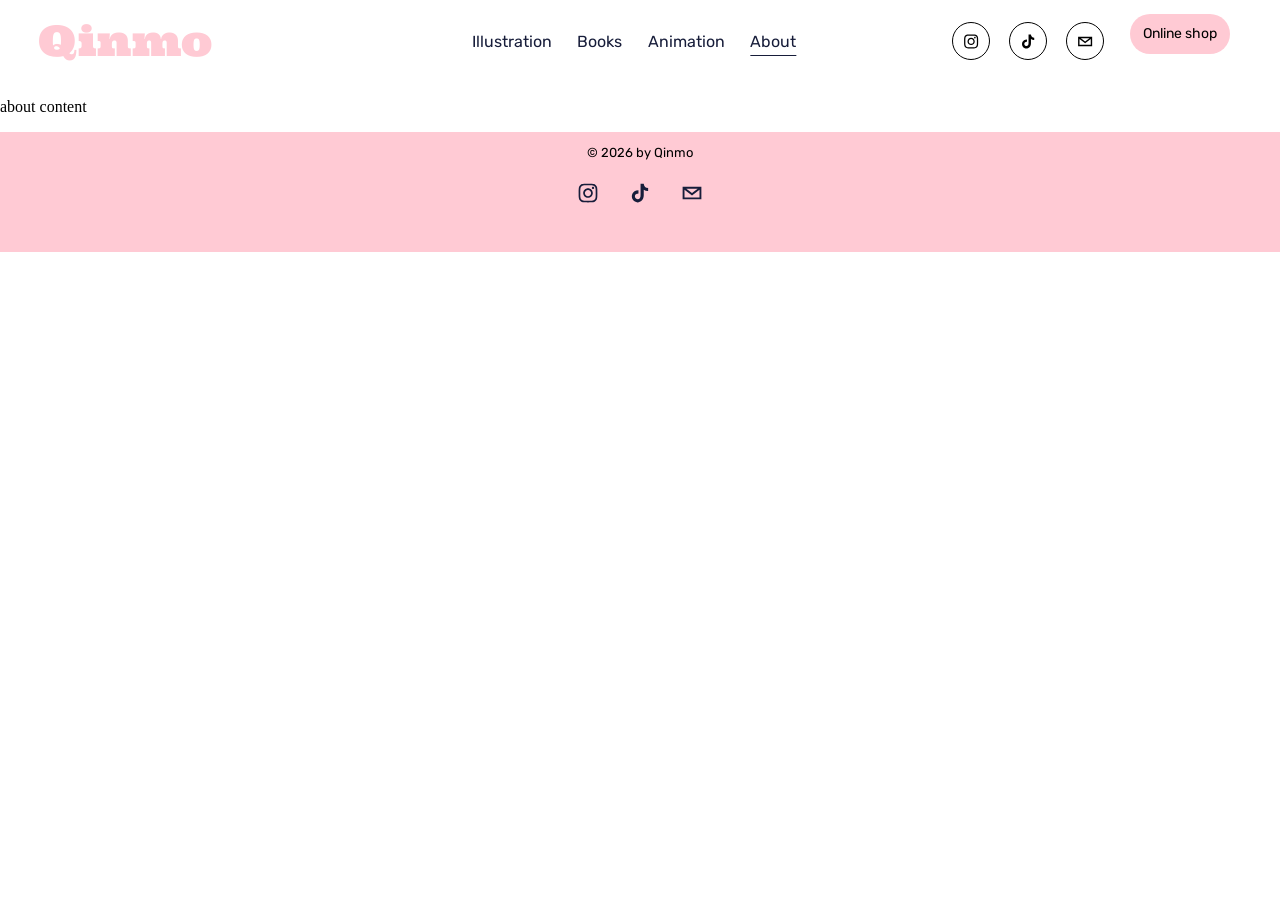
==== about/index.html @ 84f674c9 "add theme selection" ====
<!DOCTYPE html>
<html>

<head>
    <meta charset="utf-8">
    <title>Qinmo</title>
    <link href="/style.css" rel="stylesheet" type="text/css">
    <link rel="icon" type="image/png" href="/img/favicon.png" /> <!-- TODO replace picture -->
    <link rel="preconnect" href="https://fonts.googleapis.com">
    <link rel="preconnect" href="https://fonts.gstatic.com" crossorigin>
    <link href="https://fonts.googleapis.com/css2?family=Ultra&display=swap" rel="stylesheet">
    <link
        href="https://fonts.googleapis.com/css2?family=Rubik:ital,wght@0,300..900;1,300..900&family=Ultra&display=swap"
        rel="stylesheet">
    <script src="/jquery-4.0.0.min.js"></script>
    <script>
        $(function () {
            var includes = $("[data-include]")
            $.each(includes, function () {
                var file = "/views/" + $(this).data("include") + ".html"
                $(this).load(file)
            })
        })
    </script>
    <script>
        $(function () {
            document.documentElement.setAttribute("data-theme", "");
        })
    </script>
</head>

<body>
    <header>
        <h1><a href="/">Qinmo</a></h1>
        <nav>
            <a class="" href="/">Illustration</a>
            <a class="" href="/books">Books</a>
            <a class="" href="/animation">Animation</a>
            <a class="underlinedNav" href="/about">About</a>
        </nav>
        <div class="top-external-buttons-container">
            <div class="top-external-buttons-left">
                <a class="top-external-button" href="https://www.instagram.com/qinmo.art/" target="_blank">
                    <svg viewBox="20 14 64 64" width="35" height="30">
                        <path
                            d="M46.91,25.816c-0.073-1.597-0.326-2.687-0.697-3.641c-0.383-0.986-0.896-1.823-1.73-2.657c-0.834-0.834-1.67-1.347-2.657-1.73c-0.954-0.371-2.045-0.624-3.641-0.697C36.585,17.017,36.074,17,32,17s-4.585,0.017-6.184,0.09c-1.597,0.073-2.687,0.326-3.641,0.697c-0.986,0.383-1.823,0.896-2.657,1.73c-0.834,0.834-1.347,1.67-1.73,2.657c-0.371,0.954-0.624,2.045-0.697,3.641C17.017,27.415,17,27.926,17,32c0,4.074,0.017,4.585,0.09,6.184c0.073,1.597,0.326,2.687,0.697,3.641c0.383,0.986,0.896,1.823,1.73,2.657c0.834,0.834,1.67,1.347,2.657,1.73c0.954,0.371,2.045,0.624,3.641,0.697C27.415,46.983,27.926,47,32,47s4.585-0.017,6.184-0.09c1.597-0.073,2.687-0.326,3.641-0.697c0.986-0.383,1.823-0.896,2.657-1.73c0.834-0.834,1.347-1.67,1.73-2.657c0.371-0.954,0.624-2.045,0.697-3.641C46.983,36.585,47,36.074,47,32S46.983,27.415,46.91,25.816z M44.21,38.061c-0.067,1.462-0.311,2.257-0.516,2.785c-0.272,0.7-0.597,1.2-1.122,1.725c-0.525,0.525-1.025,0.85-1.725,1.122c-0.529,0.205-1.323,0.45-2.785,0.516c-1.581,0.072-2.056,0.087-6.061,0.087s-4.48-0.015-6.061-0.087c-1.462-0.067-2.257-0.311-2.785-0.516c-0.7-0.272-1.2-0.597-1.725-1.122c-0.525-0.525-0.85-1.025-1.122-1.725c-0.205-0.529-0.45-1.323-0.516-2.785c-0.072-1.582-0.087-2.056-0.087-6.061s0.015-4.48,0.087-6.061c0.067-1.462,0.311-2.257,0.516-2.785c0.272-0.7,0.597-1.2,1.122-1.725c0.525-0.525,1.025-0.85,1.725-1.122c0.529-0.205,1.323-0.45,2.785-0.516c1.582-0.072,2.056-0.087,6.061-0.087s4.48,0.015,6.061,0.087c1.462,0.067,2.257,0.311,2.785,0.516c0.7,0.272,1.2,0.597,1.725,1.122c0.525,0.525,0.85,1.025,1.122,1.725c0.205,0.529,0.45,1.323,0.516,2.785c0.072,1.582,0.087,2.056,0.087,6.061S44.282,36.48,44.21,38.061z M32,24.297c-4.254,0-7.703,3.449-7.703,7.703c0,4.254,3.449,7.703,7.703,7.703c4.254,0,7.703-3.449,7.703-7.703C39.703,27.746,36.254,24.297,32,24.297z M32,37c-2.761,0-5-2.239-5-5c0-2.761,2.239-5,5-5s5,2.239,5,5C37,34.761,34.761,37,32,37z M40.007,22.193c-0.994,0-1.8,0.806-1.8,1.8c0,0.994,0.806,1.8,1.8,1.8c0.994,0,1.8-0.806,1.8-1.8C41.807,22.999,41.001,22.193,40.007,22.193z" />
                    </svg>
                </a>
                <a class="top-external-button" href="https://www.tiktok.com/@qinmo.art" target="_blank">
                    <svg viewBox="20 14 64 64" width="35" height="30">
                        <path
                            d="M37.9281 17C38.4298 21.2545 40.825 23.7941 45 24.0658V28.8451C42.5859 29.0794 40.4652 28.3016 38.0038 26.821V35.7423C38.0038 47.147 25.4788 50.7361 20.4233 42.5457C17.1856 37.3073 19.1642 28.1048 29.5496 27.73V32.781C28.7296 32.9058 27.9219 33.1002 27.1355 33.362C24.835 34.1398 23.5191 35.583 23.8883 38.1413C24.5889 43.033 33.6584 44.4856 32.901 34.9176V17H37.9091H37.9281Z" />
                    </svg>
                </a>
                <a class="top-external-button" href="mailto:qinmo.art@gmail.com" target="_blank">
                    <svg viewBox="20 14 64 64" width="35" height="30">
                        <path d="M17,22v20h30V22H17z M41.1,25L32,32.1L22.9,25H41.1z M20,39V26.6l12,9.3l12-9.3V39H20z" />
                    </svg>
                </a>
            </div>
            <div class="top-external-buttons-right">
                <a class="top-external-text-button" href="https://qinmo.art/" target="_blank">Online shop</a>
            </div>
        </div>
    </header>

    <main data-include="about"></main>

    <footer>
        <div>
            <p>© 2026 by Qinmo</p>
        </div>
        <div>
            <div class="bottom-external-buttons">
                <a href="https://www.instagram.com/qinmo.art/" target="_blank">
                    <div>
                        <svg viewBox="0 0 64 64">
                            <path
                                d="M46.91,25.816c-0.073-1.597-0.326-2.687-0.697-3.641c-0.383-0.986-0.896-1.823-1.73-2.657c-0.834-0.834-1.67-1.347-2.657-1.73c-0.954-0.371-2.045-0.624-3.641-0.697C36.585,17.017,36.074,17,32,17s-4.585,0.017-6.184,0.09c-1.597,0.073-2.687,0.326-3.641,0.697c-0.986,0.383-1.823,0.896-2.657,1.73c-0.834,0.834-1.347,1.67-1.73,2.657c-0.371,0.954-0.624,2.045-0.697,3.641C17.017,27.415,17,27.926,17,32c0,4.074,0.017,4.585,0.09,6.184c0.073,1.597,0.326,2.687,0.697,3.641c0.383,0.986,0.896,1.823,1.73,2.657c0.834,0.834,1.67,1.347,2.657,1.73c0.954,0.371,2.045,0.624,3.641,0.697C27.415,46.983,27.926,47,32,47s4.585-0.017,6.184-0.09c1.597-0.073,2.687-0.326,3.641-0.697c0.986-0.383,1.823-0.896,2.657-1.73c0.834-0.834,1.347-1.67,1.73-2.657c0.371-0.954,0.624-2.045,0.697-3.641C46.983,36.585,47,36.074,47,32S46.983,27.415,46.91,25.816z M44.21,38.061c-0.067,1.462-0.311,2.257-0.516,2.785c-0.272,0.7-0.597,1.2-1.122,1.725c-0.525,0.525-1.025,0.85-1.725,1.122c-0.529,0.205-1.323,0.45-2.785,0.516c-1.581,0.072-2.056,0.087-6.061,0.087s-4.48-0.015-6.061-0.087c-1.462-0.067-2.257-0.311-2.785-0.516c-0.7-0.272-1.2-0.597-1.725-1.122c-0.525-0.525-0.85-1.025-1.122-1.725c-0.205-0.529-0.45-1.323-0.516-2.785c-0.072-1.582-0.087-2.056-0.087-6.061s0.015-4.48,0.087-6.061c0.067-1.462,0.311-2.257,0.516-2.785c0.272-0.7,0.597-1.2,1.122-1.725c0.525-0.525,1.025-0.85,1.725-1.122c0.529-0.205,1.323-0.45,2.785-0.516c1.582-0.072,2.056-0.087,6.061-0.087s4.48,0.015,6.061,0.087c1.462,0.067,2.257,0.311,2.785,0.516c0.7,0.272,1.2,0.597,1.725,1.122c0.525,0.525,0.85,1.025,1.122,1.725c0.205,0.529,0.45,1.323,0.516,2.785c0.072,1.582,0.087,2.056,0.087,6.061S44.282,36.48,44.21,38.061z M32,24.297c-4.254,0-7.703,3.449-7.703,7.703c0,4.254,3.449,7.703,7.703,7.703c4.254,0,7.703-3.449,7.703-7.703C39.703,27.746,36.254,24.297,32,24.297z M32,37c-2.761,0-5-2.239-5-5c0-2.761,2.239-5,5-5s5,2.239,5,5C37,34.761,34.761,37,32,37z M40.007,22.193c-0.994,0-1.8,0.806-1.8,1.8c0,0.994,0.806,1.8,1.8,1.8c0.994,0,1.8-0.806,1.8-1.8C41.807,22.999,41.001,22.193,40.007,22.193z" />
                        </svg>
                    </div>
                </a>
                <a href="https://www.tiktok.com/@qinmo.art" target="_blank">
                    <div>
                        <svg viewBox="0 0 64 64">
                            <path
                                d="M37.9281 17C38.4298 21.2545 40.825 23.7941 45 24.0658V28.8451C42.5859 29.0794 40.4652 28.3016 38.0038 26.821V35.7423C38.0038 47.147 25.4788 50.7361 20.4233 42.5457C17.1856 37.3073 19.1642 28.1048 29.5496 27.73V32.781C28.7296 32.9058 27.9219 33.1002 27.1355 33.362C24.835 34.1398 23.5191 35.583 23.8883 38.1413C24.5889 43.033 33.6584 44.4856 32.901 34.9176V17H37.9091H37.9281Z" />
                        </svg>
                    </div>
                </a>
                <a href="mailto:qinmo.art@gmail.com" target="_blank">
                    <div>
                        <svg viewBox="0 0 64 64">
                            <path
                                d="M17,22v20h30V22H17z M41.1,25L32,32.1L22.9,25H41.1z M20,39V26.6l12,9.3l12-9.3V39H20z" />
                        </svg>
                    </div>
                </a>
            </div>
        </div>
    </footer>

    <script src="/script.js"></script>
</body>

</html>
---- style.css ----
:root {
    --main-color: #ffcad4;
    --main-color-hovered: #fbdae2;
    --navigation-link-color: hsla(229.71, 43.21%, 15.88%, 1);
    --navigation-link-color-hovered: hsl(230, 43%, 28%);
    --page-padding: 3vw;
    --external-button-color: hsla(229.71, 43.21%, 15.88%, 1);
    --external-button-color-hovered: hsl(230, 43%, 28%);
}

[data-theme="inverted"] {
    --navigation-link-color: rgb(256, 256, 256);
    --navigation-link-color-hovered: rgb(225, 225, 225);
}

body {
    margin: 0;
}

.underlinedNav {
    text-decoration: underline;
    text-underline-offset: 8px;
}

header {
    padding-top: 1.1vw;
    padding-bottom: 1.1vw;
    padding-left: var(--page-padding);
    padding-right: var(--page-padding);

    display: flex;
}

header>h1 {
    display: inline-block;
    inline-size: 33%;
    margin: 0;
    font-size: 42px;
}

h1>a {
    color: var(--main-color);
    text-decoration: none;

    font-family: "Ultra", serif;
    font-weight: 400;
    font-style: normal;
}

header>nav {
    display: inline-block;
    text-align: center;
    inline-size: 33%;
    display: inline-flex;
    align-items: center;
    justify-content: center;
}

header>nav>a {
    display: block;
    text-decoration: none;
    color: var(--navigation-link-color);

    margin-left: 1vw;
    margin-right: 1vw;

    font-family: "Rubik", sans-serif;
    font-optical-sizing: auto;
    font-weight: 400;
    font-style: normal;

    transition: color 0.2s;
}

header>nav>a:hover {
    color: var(--navigation-link-color-hovered);
}

header>div {
    display: inline-block;
    inline-size: 33%;
    text-align: right;
}

header>div>a {
    display: inline-block;
}

.top-external-buttons-container {
    flex-grow: 0;
    flex-shrink: 1;
    display: inline-flex;
    align-items: left;
    justify-content: flex-end;
}

.top-external-buttons-left {
    display: flex;
    line-height: 1;
    align-items: center;
}

.top-external-button {
    border-color: black;
    border-width: 1px;
    border-style: solid;
    border-radius: 50%;
    margin-left: 1.5vw;
    background-color: white;

    padding: 10px;
    position: relative;
    display: block;
    width: 16px;
    height: 16px;
    box-sizing: content-box;
    line-height: 1;

    transition: border-color 0.2s, background-color 0.2s;
}

.top-external-buttons-right {
    text-align: center;
    line-height: 1;
    white-space: nowrap;
}

.top-external-button:hover {
    border-color: transparent;
    border-width: 1px;
    border-style: solid;
    border-radius: 50%;
    background-color: var(--main-color-hovered);
}

.top-external-text-button {
    color: black;
    text-decoration: none;
    margin-left: 2vw;
    padding: 1vw;
    background-color: var(--main-color);
    border-radius: 2vw;

    font-family: "Rubik", sans-serif;
    font-optical-sizing: auto;
    font-weight: 400;
    font-style: normal;
    font-size: 14px;
    display: block;

    transition: background-color 0.2s;
}

.top-external-text-button:hover {
    background-color: var(--main-color-hovered);
}

footer {
    background-color: var(--main-color);
}

footer>div {
    display: grid;
    place-items: center;
}

footer>div>p {
    font-family: "Rubik", sans-serif;
    font-optical-sizing: auto;
    font-weight: 400;
    font-style: normal;
    font-size: 13px;
}

footer>div>div {
    margin-bottom: 3vw;
}

.bottom-external-buttons {
    display: flex;
    flex-wrap: wrap;
    align-items: center;

    justify-content: center;
    column-gap: 12px;
    row-gap: 12px;
}

.bottom-external-buttons>a {
    width: 40px;
    height: 40px;
    fill: var(--external-button-color);

    transition: fill 0.2s;
}

.bottom-external-buttons>a:hover {
    fill: var(--external-button-color-hovered)
}

.bottom-external-buttons>div {
    transform: scale(2);
}
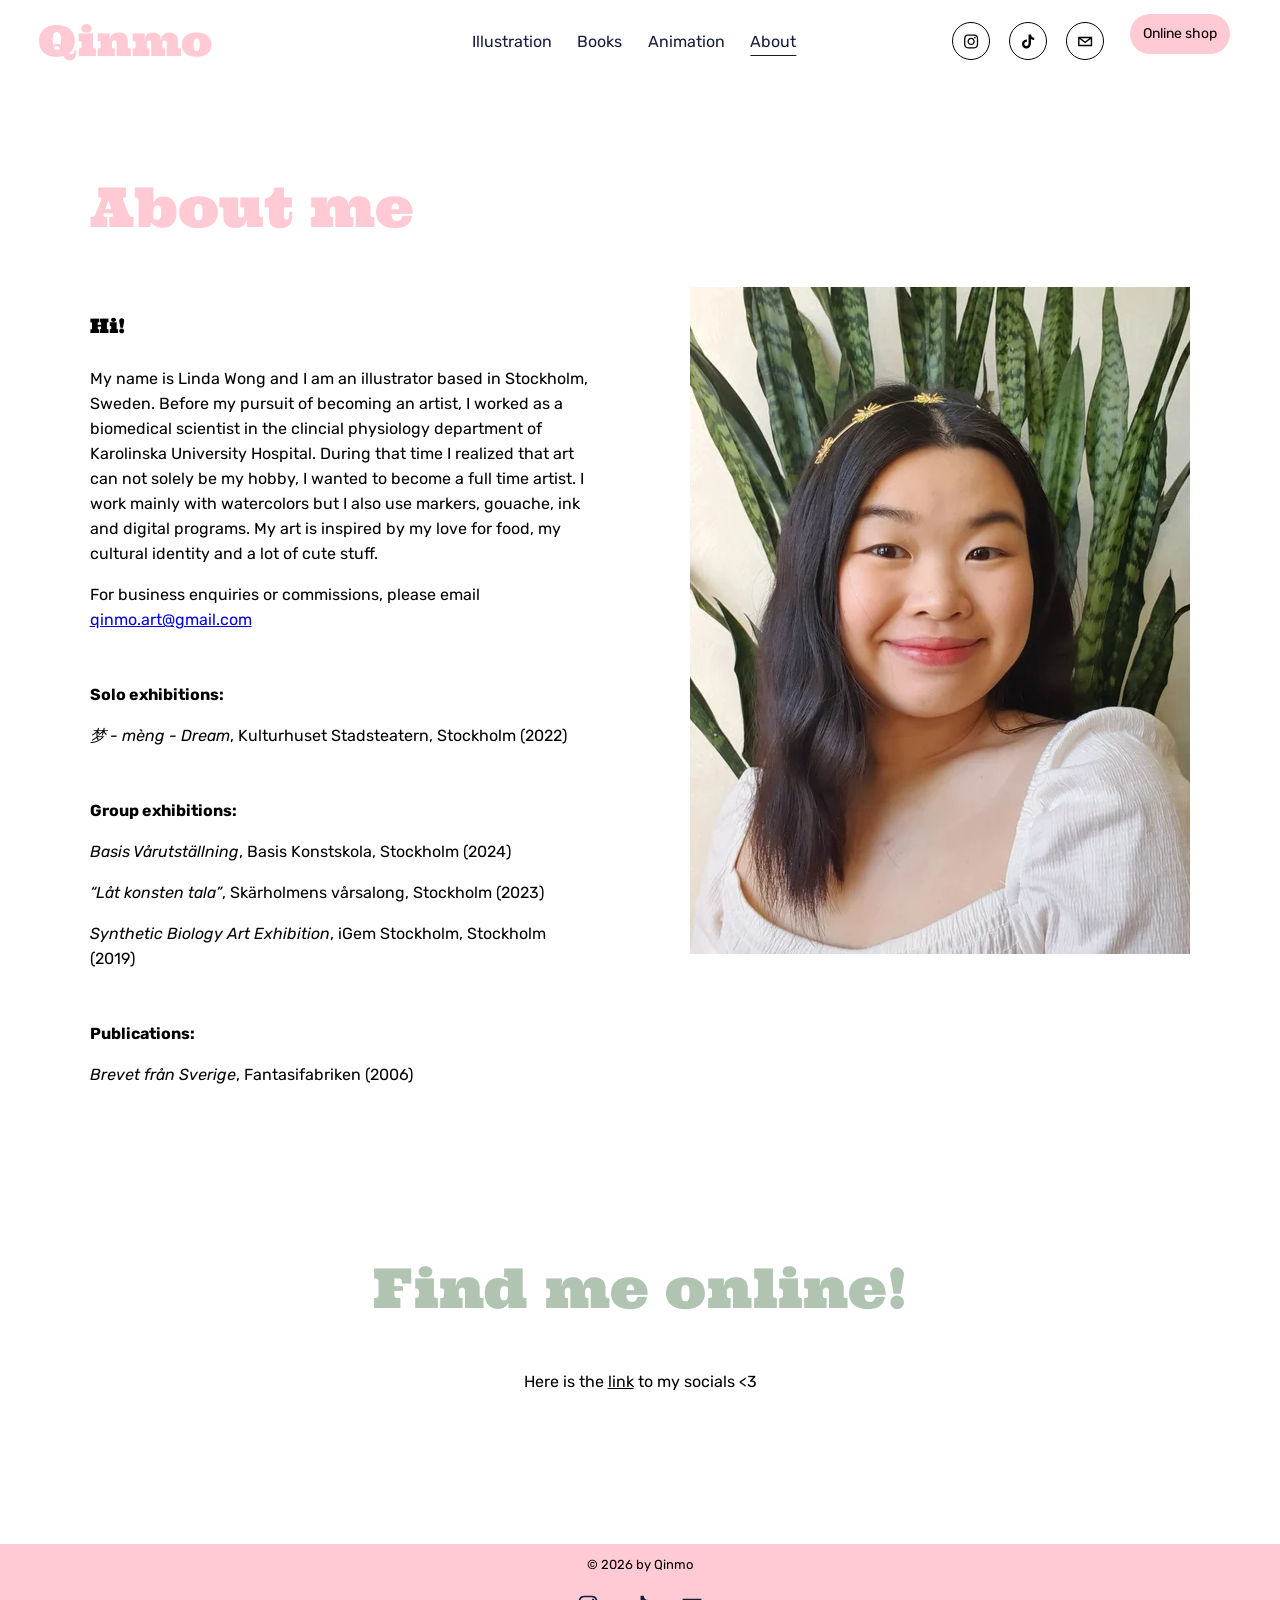
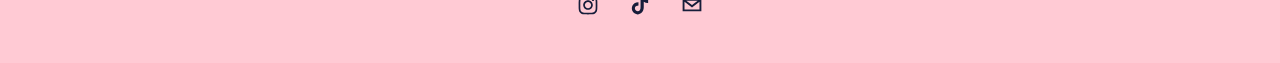
==== commit 3ae9acfa: "add fullscreen image overlay" ====
--- a/about/index.html
+++ b/about/index.html
@@ -11,6 +11,9 @@
     <link href="https://fonts.googleapis.com/css2?family=Ultra&display=swap" rel="stylesheet">
     <link
         href="https://fonts.googleapis.com/css2?family=Rubik:ital,wght@0,300..900;1,300..900&family=Ultra&display=swap"
+        rel="stylesheet">
+    <link
+        href="https://fonts.googleapis.com/css2?family=Poppins:ital,wght@0,100;0,200;0,300;0,400;0,500;0,600;0,700;0,800;0,900;1,100;1,200;1,300;1,400;1,500;1,600;1,700;1,800;1,900&family=Rubik:ital,wght@0,300..900;1,300..900&family=Ultra&display=swap"
         rel="stylesheet">
     <script src="/jquery-4.0.0.min.js"></script>
     <script>
@@ -99,8 +102,13 @@
             </div>
         </div>
     </footer>
-
-    <script src="/script.js"></script>
+    <div id="fullscreen-overlay">
+        <div class="fullscreen-overlay-content">
+            <button id="fullscreen-overlay-right-button" class="fullscreen-overlay-direction-button">&gt;</button>
+            <button id="fullscreen-overlay-left-button" class="fullscreen-overlay-direction-button">&lt;</button>
+            <img id="fullscreen-overlay-image">
+        </div>
+    </div>
 </body>
 
 </html>
--- a/style.css
+++ b/style.css
@@ -1,4 +1,5 @@
 :root {
+    --title-color: #ffcad4;
     --main-color: #ffcad4;
     --main-color-hovered: #fbdae2;
     --navigation-link-color: hsla(229.71, 43.21%, 15.88%, 1);
@@ -6,11 +7,13 @@
     --page-padding: 3vw;
     --external-button-color: hsla(229.71, 43.21%, 15.88%, 1);
     --external-button-color-hovered: hsl(230, 43%, 28%);
+    --top-heading-color: rgb(53, 13, 110);
 }
 
 [data-theme="inverted"] {
+    --title-color: #ffffff;
     --navigation-link-color: rgb(256, 256, 256);
-    --navigation-link-color-hovered: rgb(225, 225, 225);
+    --navigation-link-color-hovered: rgb(240, 240, 240);
 }
 
 body {
@@ -39,7 +42,7 @@
 }
 
 h1>a {
-    color: var(--main-color);
+    color: var(--title-color);
     text-decoration: none;
 
     font-family: "Ultra", serif;
@@ -155,6 +158,32 @@
     background-color: var(--main-color-hovered);
 }
 
+.top-background {
+    position: absolute;
+    top: 0px;
+    left: 0px;
+    width: 100%;
+    z-index: -10;
+    border-bottom-left-radius: 50% 15%;
+    border-bottom-right-radius: 50% 15%;
+}
+
+.top-heading-container {
+    display: flex;
+    align-items: center;
+    justify-content: center;
+
+    padding-top: 200px;
+    padding-bottom: 300px;
+
+    font-family: "Ultra", serif;
+    font-size: 50px;
+    font-weight: normal;
+    font-style: normal;
+
+    color: var(--top-heading-color);
+}
+
 footer {
     background-color: var(--main-color);
 }
@@ -200,4 +229,221 @@
 
 .bottom-external-buttons>div {
     transform: scale(2);
+}
+
+main {
+    padding: 0 var(--page-padding) 0 var(--page-padding)
+}
+
+.section-heading {
+    color: var(--title-color);
+
+    font-family: "Ultra", serif;
+    font-weight: 400;
+    font-style: normal;
+
+    font-size: 54.88px;
+    margin-top: 7vw;
+}
+
+.content-mid-split {
+    margin: 0 4vw 0 4vw;
+
+    display: flex;
+    gap: 100px;
+    align-items: flex-start;
+}
+
+.content-mid-split-element {
+    display: inline-block;
+}
+
+.content-mid-split-element-left {
+    flex: 1;
+}
+
+.content-mid-split-element-left p {
+    text-align: left;
+}
+
+.content-mid-split-element-right {
+    flex: 0 0 500px;
+}
+
+.content-mid-split-element-right img {
+    width: 100%;
+    height: auto;
+    display: block;
+}
+
+.section-content-paragraph {
+    font-family: "Rubik", sans-serif;
+    font-optical-sizing: auto;
+    font-weight: 400;
+    font-style: normal;
+    line-height: 25px;
+}
+
+.section-content-paragraph-top-heading {
+    font-size: 20.32px;
+
+    font-family: "Ultra", serif;
+    font-weight: 400;
+    font-style: normal;
+}
+
+.center-text-container {
+    text-align: center;
+}
+
+.margin-top-bottom-container {
+    margin: 150px 0 150px 0;
+}
+
+#online-text {
+    font-family: "Ultra", serif;
+    font-weight: 400;
+    font-style: normal;
+    font-size: 55px;
+    color: rgb(176, 196, 177);
+
+    margin-top: 100px;
+}
+
+.black-link {
+    color: black;
+}
+
+.three-column-image-container {
+    margin: 60px 120px 60px 120px;
+}
+
+.three-column-image-container img {
+    width: 26%;
+    height: auto;
+    padding: 0 50px 0 50px;
+    display: inline-block;
+}
+
+.centered-video-container {
+    margin: 20px 20% 100px 20%;
+
+    font-family: "Rubik", sans-serif;
+    font-optical-sizing: auto;
+    font-weight: 400;
+    font-style: normal;
+}
+
+.centered-video-container video {
+    width: 100%;
+}
+
+.thinner-paragraph {
+    width: 500px
+}
+
+.image-gallery {
+    margin-top: 75px;
+    margin-bottom: 75px;
+}
+
+.image-gallery-column {
+    width: 33%;
+    height: auto;
+    display: inline-block;
+    vertical-align: top;
+}
+
+.image-gallery-column img {
+    width: 100%;
+    display: block;
+    margin: 5px;
+}
+
+.image-gallery-column p {
+    width: 100%;
+    display: block;
+    margin: 5px;
+
+    font-family: "Rubik", sans-serif;
+    font-optical-sizing: auto;
+    font-weight: 400;
+    font-style: normal;
+}
+
+#fullscreen-overlay {
+    position: fixed;
+    top: 0;
+    left: 0;
+    width: 100vw;
+    height: 100vh;
+    background: rgba(255, 255, 255, 0.8);
+    z-index: 9999;
+    display: none;
+    justify-content: center;
+    align-items: center;
+    cursor: pointer;
+}
+
+#fullscreen-overlay.show {
+    display: flex;
+}
+
+#fullscreen-overlay .fullscreen-overlay-content {
+    position: relative;
+    max-width: 90vw;
+    max-height: 90vh;
+    pointer-events: none;
+}
+
+#fullscreen-overlay .fullscreen-overlay-content>* {
+    pointer-events: auto;
+}
+
+#fullscreen-overlay .fullscreen-overlay-content img {
+    max-width: 100%;
+    max-height: 90vh;
+    object-fit: contain;
+}
+
+#close-fullscreen-overlay {
+    position: fixed;
+    top: 0px;
+    right: 0;
+    background: white;
+    border: none;
+    padding: 8px 16px;
+    cursor: pointer;
+    border-radius: 4px;
+    pointer-events: auto;
+}
+
+.fullscreen-overlay-direction-button {
+    position: fixed;
+    top: 0;
+
+    background: transparent;
+    border: none;
+    padding: 8px 16px;
+    cursor: pointer;
+    border-radius: 4px;
+    pointer-events: auto;
+    height: 50vw;
+
+    font-family: "Poppins", sans-serif;
+    font-weight: 400;
+    font-style: normal;
+    font-size: 50px;
+}
+
+#fullscreen-overlay-right-button {
+    right: 0;
+}
+
+#fullscreen-overlay-left-button {
+    left: 0;
+}
+
+body.overlay-open {
+    overflow: hidden;
 }
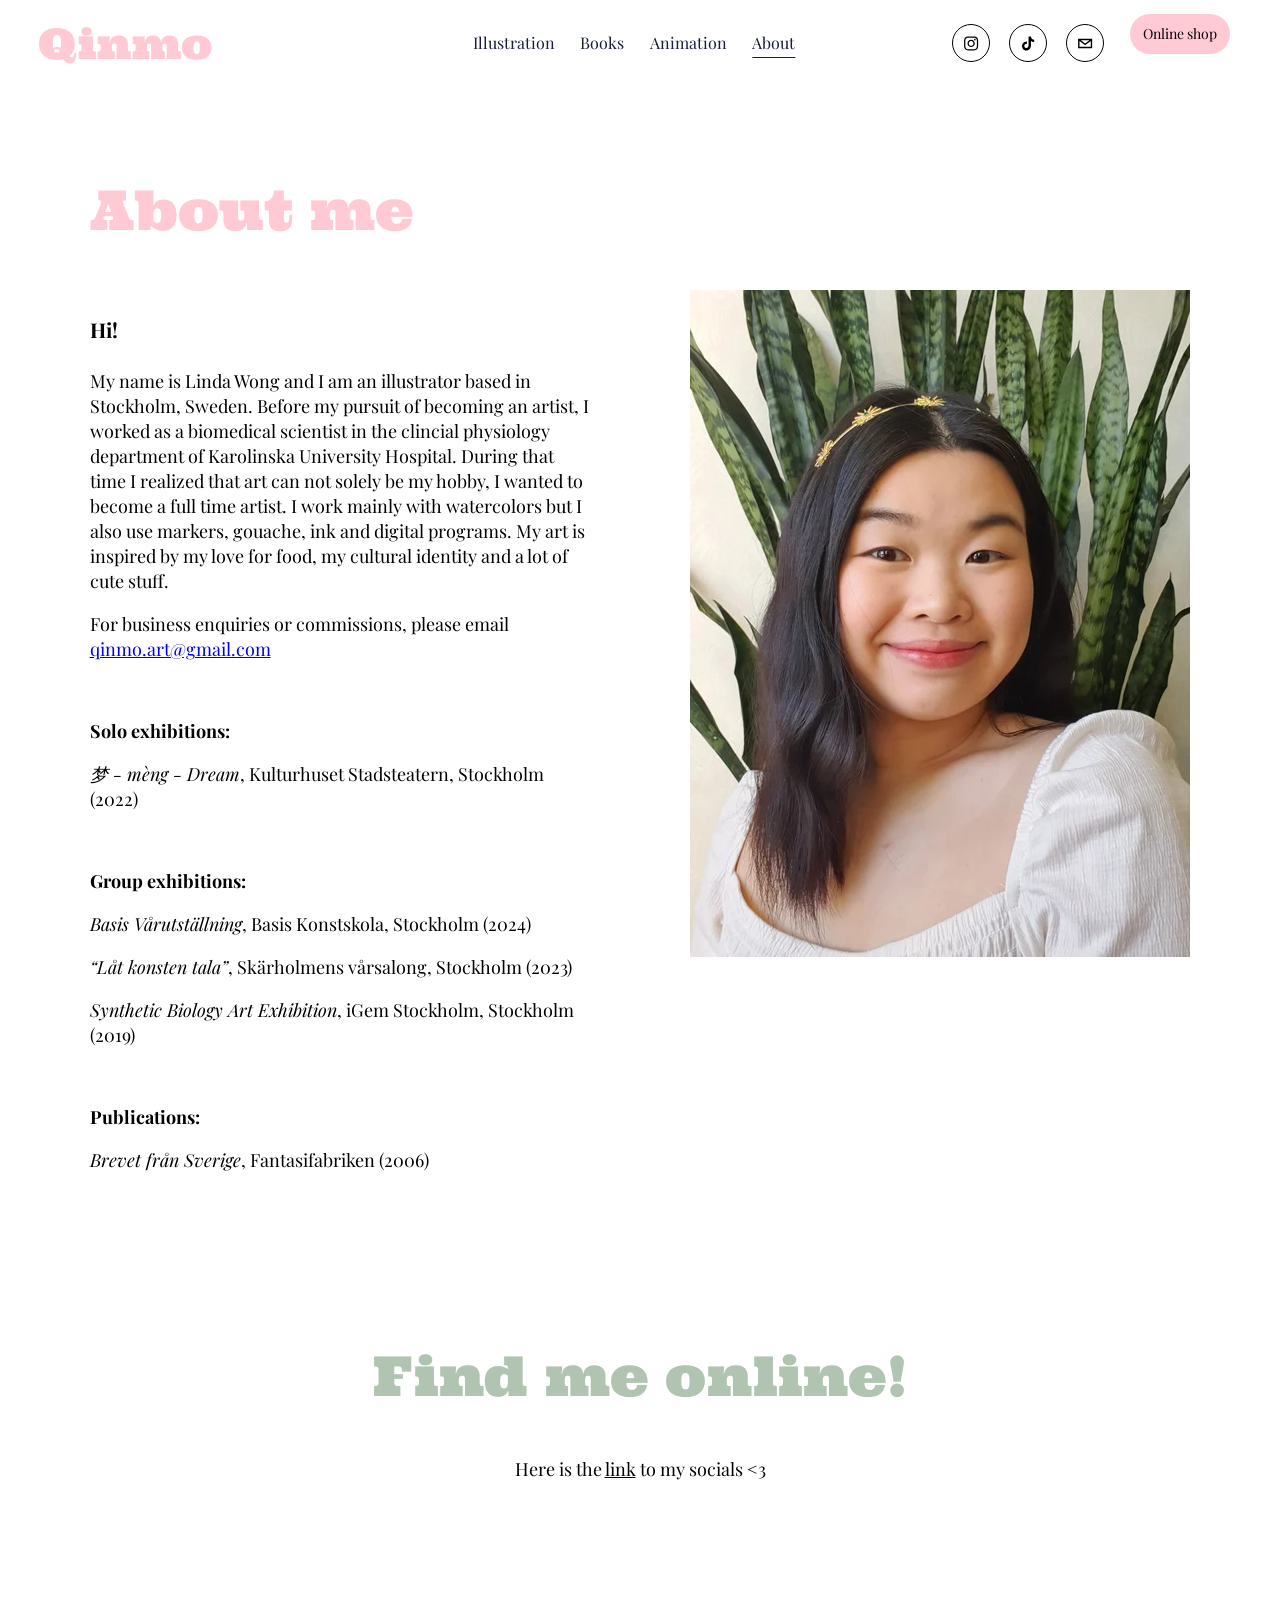
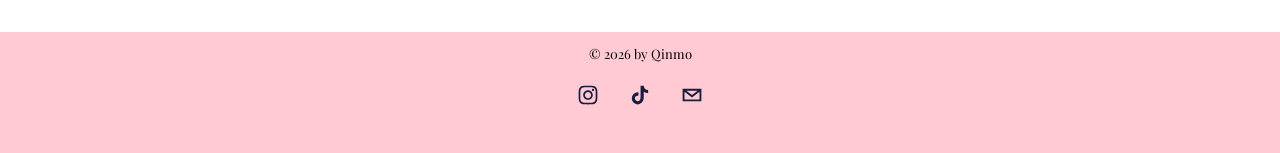
==== commit d111e6b6: "change fonts" ====
--- a/about/index.html
+++ b/about/index.html
@@ -8,12 +8,8 @@
     <link rel="icon" type="image/png" href="/img/favicon.png" /> <!-- TODO replace picture -->
     <link rel="preconnect" href="https://fonts.googleapis.com">
     <link rel="preconnect" href="https://fonts.gstatic.com" crossorigin>
-    <link href="https://fonts.googleapis.com/css2?family=Ultra&display=swap" rel="stylesheet">
     <link
-        href="https://fonts.googleapis.com/css2?family=Rubik:ital,wght@0,300..900;1,300..900&family=Ultra&display=swap"
-        rel="stylesheet">
-    <link
-        href="https://fonts.googleapis.com/css2?family=Poppins:ital,wght@0,100;0,200;0,300;0,400;0,500;0,600;0,700;0,800;0,900;1,100;1,200;1,300;1,400;1,500;1,600;1,700;1,800;1,900&family=Rubik:ital,wght@0,300..900;1,300..900&family=Ultra&display=swap"
+        href="https://fonts.googleapis.com/css2?family=Noto+Serif:ital,wght@0,100..900;1,100..900&family=Playfair+Display:ital,wght@0,400..900;1,400..900&family=Poppins:ital,wght@0,100;0,200;0,300;0,400;0,500;0,600;0,700;0,800;0,900;1,100;1,200;1,300;1,400;1,500;1,600;1,700;1,800;1,900&family=Rubik:ital,wght@0,300..900;1,300..900&family=Ultra&display=swap"
         rel="stylesheet">
     <script src="/jquery-4.0.0.min.js"></script>
     <script>
--- a/style.css
+++ b/style.css
@@ -18,6 +18,11 @@
 
 body {
     margin: 0;
+
+    font-family: "Playfair Display", serif;
+    font-optical-sizing: auto;
+    font-weight: 400;
+    font-style: normal;
 }
 
 .underlinedNav {
@@ -66,11 +71,6 @@
 
     margin-left: 1vw;
     margin-right: 1vw;
-
-    font-family: "Rubik", sans-serif;
-    font-optical-sizing: auto;
-    font-weight: 400;
-    font-style: normal;
 
     transition: color 0.2s;
 }
@@ -144,7 +144,7 @@
     background-color: var(--main-color);
     border-radius: 2vw;
 
-    font-family: "Rubik", sans-serif;
+    font-family: var(--regular-font), sans-serif;
     font-optical-sizing: auto;
     font-weight: 400;
     font-style: normal;
@@ -194,10 +194,6 @@
 }
 
 footer>div>p {
-    font-family: "Rubik", sans-serif;
-    font-optical-sizing: auto;
-    font-weight: 400;
-    font-style: normal;
     font-size: 13px;
 }
 
@@ -277,19 +273,12 @@
 }
 
 .section-content-paragraph {
-    font-family: "Rubik", sans-serif;
-    font-optical-sizing: auto;
-    font-weight: 400;
-    font-style: normal;
     line-height: 25px;
+    font-size: 18px;
 }
 
 .section-content-paragraph-top-heading {
     font-size: 20.32px;
-
-    font-family: "Ultra", serif;
-    font-weight: 400;
-    font-style: normal;
 }
 
 .center-text-container {
@@ -327,11 +316,6 @@
 
 .centered-video-container {
     margin: 20px 20% 100px 20%;
-
-    font-family: "Rubik", sans-serif;
-    font-optical-sizing: auto;
-    font-weight: 400;
-    font-style: normal;
 }
 
 .centered-video-container video {
@@ -364,11 +348,6 @@
     width: 100%;
     display: block;
     margin: 5px;
-
-    font-family: "Rubik", sans-serif;
-    font-optical-sizing: auto;
-    font-weight: 400;
-    font-style: normal;
 }
 
 #fullscreen-overlay {
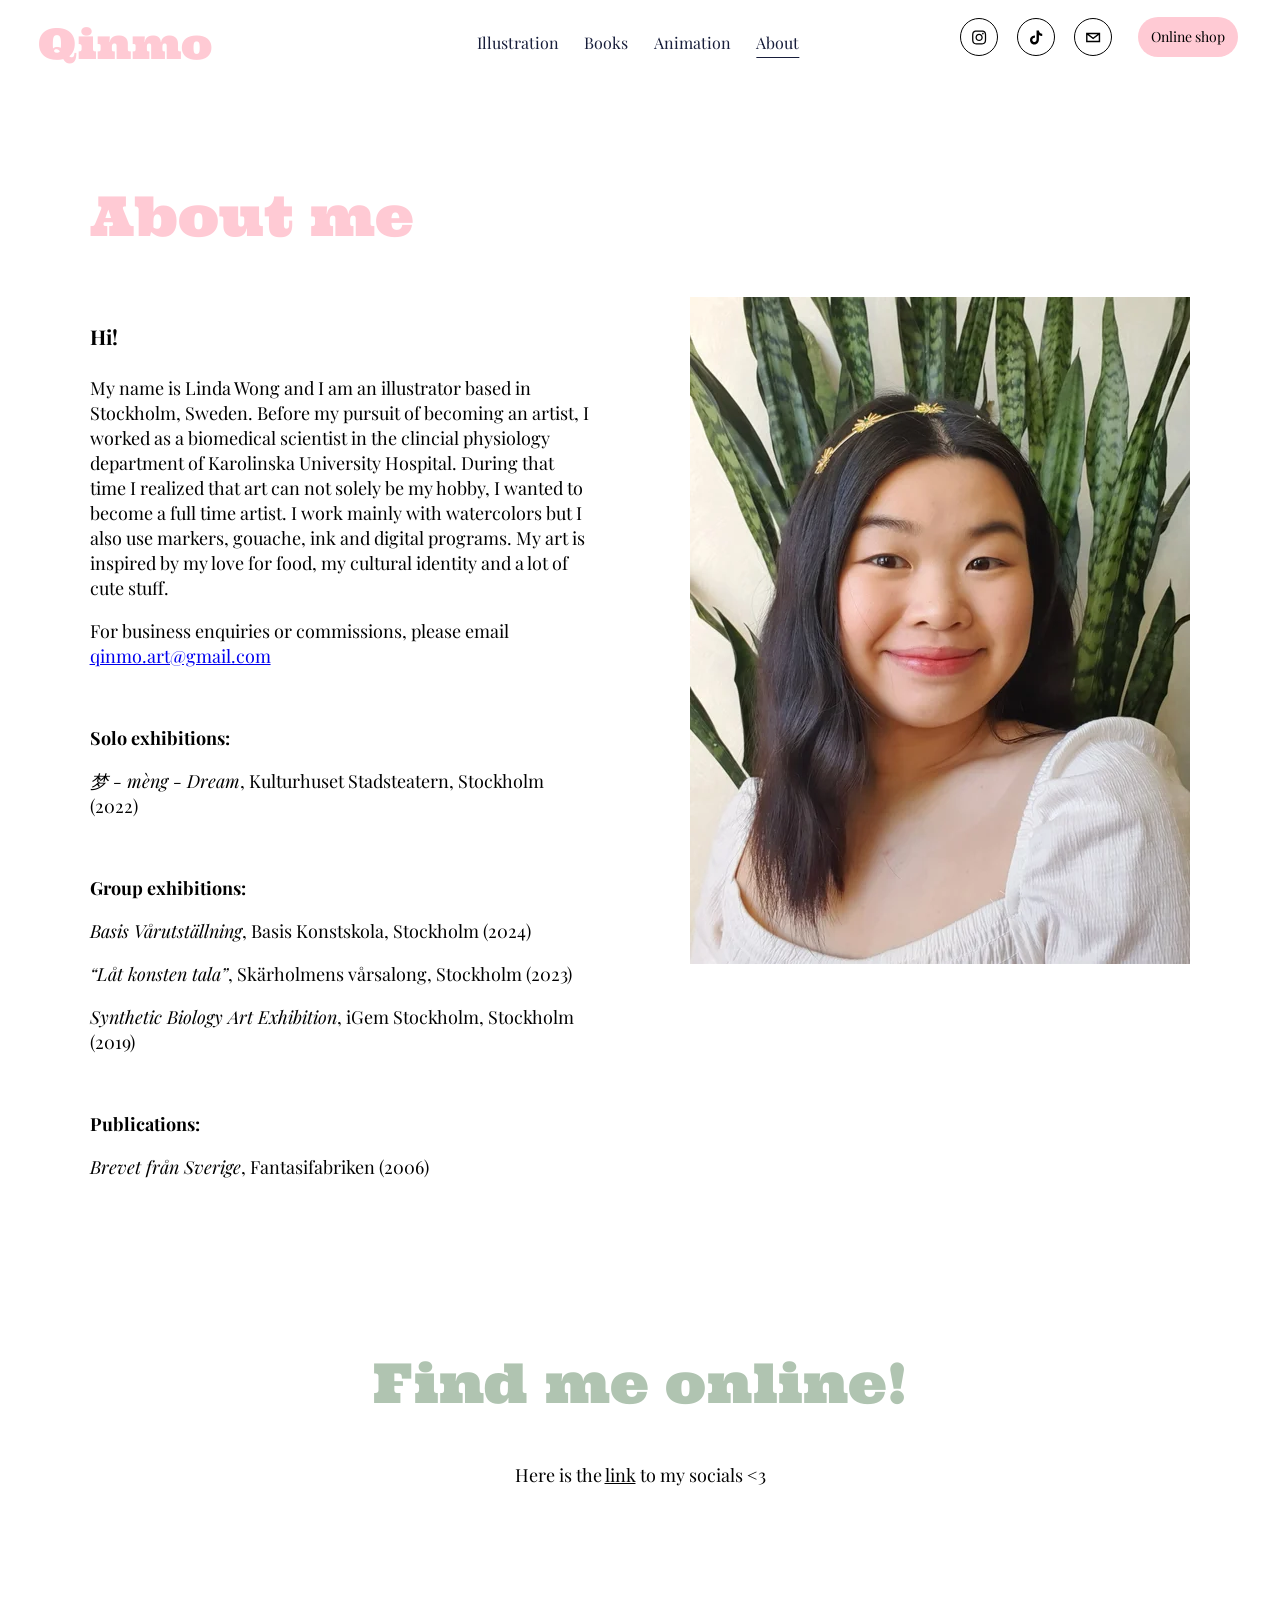
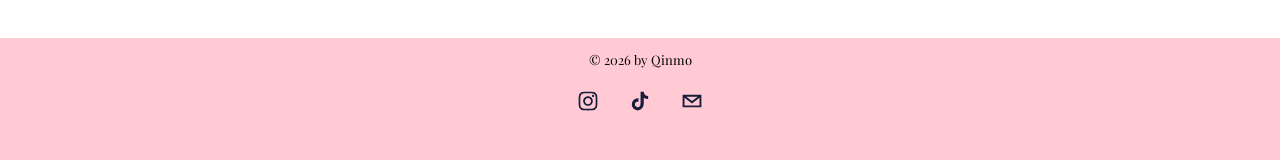
==== commit 5487b3ef: "make page header responsive" ====
--- a/about/index.html
+++ b/about/index.html
@@ -3,6 +3,7 @@
 
 <head>
     <meta charset="utf-8">
+    <meta name="viewport" content="width=device-width, initial-scale=1.0">
     <title>Qinmo</title>
     <link href="/style.css" rel="stylesheet" type="text/css">
     <link rel="icon" type="image/png" href="/img/favicon.png" /> <!-- TODO replace picture -->
@@ -31,13 +32,42 @@
 <body>
     <header>
         <h1><a href="/">Qinmo</a></h1>
+        <div class="top-external-buttons-container hidden-on-pc">
+            <div class="top-external-buttons-left">
+                <a class="top-external-button" href="https://www.instagram.com/qinmo.art/" target="_blank">
+                    <svg viewBox="20 14 64 64" width="35" height="30">
+                        <path
+                            d="M46.91,25.816c-0.073-1.597-0.326-2.687-0.697-3.641c-0.383-0.986-0.896-1.823-1.73-2.657c-0.834-0.834-1.67-1.347-2.657-1.73c-0.954-0.371-2.045-0.624-3.641-0.697C36.585,17.017,36.074,17,32,17s-4.585,0.017-6.184,0.09c-1.597,0.073-2.687,0.326-3.641,0.697c-0.986,0.383-1.823,0.896-2.657,1.73c-0.834,0.834-1.347,1.67-1.73,2.657c-0.371,0.954-0.624,2.045-0.697,3.641C17.017,27.415,17,27.926,17,32c0,4.074,0.017,4.585,0.09,6.184c0.073,1.597,0.326,2.687,0.697,3.641c0.383,0.986,0.896,1.823,1.73,2.657c0.834,0.834,1.67,1.347,2.657,1.73c0.954,0.371,2.045,0.624,3.641,0.697C27.415,46.983,27.926,47,32,47s4.585-0.017,6.184-0.09c1.597-0.073,2.687-0.326,3.641-0.697c0.986-0.383,1.823-0.896,2.657-1.73c0.834-0.834,1.347-1.67,1.73-2.657c0.371-0.954,0.624-2.045,0.697-3.641C46.983,36.585,47,36.074,47,32S46.983,27.415,46.91,25.816z M44.21,38.061c-0.067,1.462-0.311,2.257-0.516,2.785c-0.272,0.7-0.597,1.2-1.122,1.725c-0.525,0.525-1.025,0.85-1.725,1.122c-0.529,0.205-1.323,0.45-2.785,0.516c-1.581,0.072-2.056,0.087-6.061,0.087s-4.48-0.015-6.061-0.087c-1.462-0.067-2.257-0.311-2.785-0.516c-0.7-0.272-1.2-0.597-1.725-1.122c-0.525-0.525-0.85-1.025-1.122-1.725c-0.205-0.529-0.45-1.323-0.516-2.785c-0.072-1.582-0.087-2.056-0.087-6.061s0.015-4.48,0.087-6.061c0.067-1.462,0.311-2.257,0.516-2.785c0.272-0.7,0.597-1.2,1.122-1.725c0.525-0.525,1.025-0.85,1.725-1.122c0.529-0.205,1.323-0.45,2.785-0.516c1.582-0.072,2.056-0.087,6.061-0.087s4.48,0.015,6.061,0.087c1.462,0.067,2.257,0.311,2.785,0.516c0.7,0.272,1.2,0.597,1.725,1.122c0.525,0.525,0.85,1.025,1.122,1.725c0.205,0.529,0.45,1.323,0.516,2.785c0.072,1.582,0.087,2.056,0.087,6.061S44.282,36.48,44.21,38.061z M32,24.297c-4.254,0-7.703,3.449-7.703,7.703c0,4.254,3.449,7.703,7.703,7.703c4.254,0,7.703-3.449,7.703-7.703C39.703,27.746,36.254,24.297,32,24.297z M32,37c-2.761,0-5-2.239-5-5c0-2.761,2.239-5,5-5s5,2.239,5,5C37,34.761,34.761,37,32,37z M40.007,22.193c-0.994,0-1.8,0.806-1.8,1.8c0,0.994,0.806,1.8,1.8,1.8c0.994,0,1.8-0.806,1.8-1.8C41.807,22.999,41.001,22.193,40.007,22.193z" />
+                    </svg>
+                </a>
+                <a class="top-external-button" href="https://www.tiktok.com/@qinmo.art" target="_blank">
+                    <svg viewBox="20 14 64 64" width="35" height="30">
+                        <path
+                            d="M37.9281 17C38.4298 21.2545 40.825 23.7941 45 24.0658V28.8451C42.5859 29.0794 40.4652 28.3016 38.0038 26.821V35.7423C38.0038 47.147 25.4788 50.7361 20.4233 42.5457C17.1856 37.3073 19.1642 28.1048 29.5496 27.73V32.781C28.7296 32.9058 27.9219 33.1002 27.1355 33.362C24.835 34.1398 23.5191 35.583 23.8883 38.1413C24.5889 43.033 33.6584 44.4856 32.901 34.9176V17H37.9091H37.9281Z" />
+                    </svg>
+                </a>
+                <a class="top-external-button" href="mailto:qinmo.art@gmail.com" target="_blank">
+                    <svg viewBox="20 14 64 64" width="35" height="30">
+                        <path d="M17,22v20h30V22H17z M41.1,25L32,32.1L22.9,25H41.1z M20,39V26.6l12,9.3l12-9.3V39H20z" />
+                    </svg>
+                </a>
+                <a class="top-external-button" href="https://qinmo.art/" target="_blank">
+                    <svg viewBox="20 14 64 64" width="35" height="30">
+                        <path
+                            d="M17,22l-1,24h30l-1,-24h-28z M20,25h22l1,18h-24l1,-18z M23,22a5,5,0,0,1,16,0m-3,0a3,3,0,0,0,-10,0" />
+                    </svg>
+                </a>
+            </div>
+        </div>
         <nav>
-            <a class="" href="/">Illustration</a>
-            <a class="" href="/books">Books</a>
-            <a class="" href="/animation">Animation</a>
-            <a class="underlinedNav" href="/about">About</a>
+            <div class="nav-link-container">
+                <a id="" href="/">Illustration</a>
+                <a id="" href="/books">Books</a>
+                <a id="" href="/animation">Animation</a>
+                <a id="underlined-nav" href="/about">About</a>
+            </div>
         </nav>
-        <div class="top-external-buttons-container">
+        <div class="top-external-buttons-container hidden-on-mobile">
             <div class="top-external-buttons-left">
                 <a class="top-external-button" href="https://www.instagram.com/qinmo.art/" target="_blank">
                     <svg viewBox="20 14 64 64" width="35" height="30">
--- a/style.css
+++ b/style.css
@@ -25,7 +25,7 @@
     font-style: normal;
 }
 
-.underlinedNav {
+#underlined-nav {
     text-decoration: underline;
     text-underline-offset: 8px;
 }
@@ -35,8 +35,6 @@
     padding-bottom: 1.1vw;
     padding-left: var(--page-padding);
     padding-right: var(--page-padding);
-
-    display: flex;
 }
 
 header>h1 {
@@ -59,12 +57,17 @@
     display: inline-block;
     text-align: center;
     inline-size: 33%;
+    vertical-align: middle;
+    margin-bottom: 2%;
+}
+
+.nav-link-container {
     display: inline-flex;
     align-items: center;
     justify-content: center;
 }
 
-header>nav>a {
+.nav-link-container>a {
     display: block;
     text-decoration: none;
     color: var(--navigation-link-color);
@@ -75,7 +78,7 @@
     transition: color 0.2s;
 }
 
-header>nav>a:hover {
+.nav-link-container>a:hover {
     color: var(--navigation-link-color-hovered);
 }
 
@@ -327,27 +330,29 @@
 }
 
 .image-gallery {
-    margin-top: 75px;
+    margin-top: 40px;
     margin-bottom: 75px;
+    font-size: 0;
 }
 
 .image-gallery-column {
-    width: 33%;
+    width: 33.33%;
     height: auto;
     display: inline-block;
     vertical-align: top;
 }
 
 .image-gallery-column img {
-    width: 100%;
+    width: 99%;
     display: block;
-    margin: 5px;
+    padding: 0.5%;
 }
 
 .image-gallery-column p {
-    width: 100%;
+    width: 99%;
     display: block;
-    margin: 5px;
+    padding: 0.5%;
+    font-size: 16px;
 }
 
 #fullscreen-overlay {
@@ -425,4 +430,218 @@
 
 body.overlay-open {
     overflow: hidden;
-}+}
+
+.hidden-on-pc {
+    display: none;
+}
+
+/* e.g. iPhone 16 Pro Max */
+@media (min-width: 0px) and (max-width: 600px) {
+    .hidden-on-pc {
+        display: initial;
+    }
+
+    header {
+        padding-top: 3%;
+    }
+
+    header>h1 {
+        display: inline-block;
+        inline-size: 50%;
+        margin: 0;
+        font-size: 42px;
+        vertical-align: middle;
+    }
+
+    header>nav {
+        display: block;
+        margin-top: 5%;
+        width: 100%;
+    }
+
+    .nav-link-container {
+        width: 100%;
+    }
+
+    .nav-link-container>a {
+        display: block;
+        width: 25%;
+    }
+
+    .top-external-buttons-container {
+        display: inline-block;
+        inline-size: 49%;
+        vertical-align: middle;
+    }
+
+    .top-external-buttons-left {
+        display: inline-block;
+    }
+
+    .top-external-button {
+        border-color: black;
+        border-width: 1px;
+        border-style: solid;
+        border-radius: 50%;
+        margin-left: 1.5vw;
+        background-color: white;
+
+        padding: 10px;
+        display: inline-block;
+        width: 16px;
+        height: 16px;
+        box-sizing: content-box;
+        line-height: 1;
+    }
+
+    .image-gallery-column {
+        width: 100%;
+        display: block;
+    }
+
+    .hidden-on-mobile {
+        display: none;
+    }
+}
+
+/* no examples found, but probably safe to copy above */
+@media (min-width: 600px) and (max-width: 768px) {
+    .hidden-on-pc {
+        display: initial;
+    }
+
+    header {
+        padding-top: 3%;
+    }
+
+    header>h1 {
+        display: inline-block;
+        inline-size: 50%;
+        margin: 0;
+        font-size: 42px;
+        vertical-align: middle;
+    }
+
+    header>nav {
+        display: block;
+        margin-top: 5%;
+        width: 100%;
+    }
+
+    .nav-link-container {
+        width: 100%;
+    }
+
+    .nav-link-container>a {
+        display: block;
+        width: 25%;
+    }
+
+    .top-external-buttons-container {
+        display: inline-block;
+        inline-size: 49%;
+        vertical-align: middle;
+    }
+
+    .top-external-buttons-left {
+        display: inline-block;
+    }
+
+    .top-external-button {
+        border-color: black;
+        border-width: 1px;
+        border-style: solid;
+        border-radius: 50%;
+        margin-left: 1.5vw;
+        background-color: white;
+
+        padding: 10px;
+        display: inline-block;
+        width: 16px;
+        height: 16px;
+        box-sizing: content-box;
+        line-height: 1;
+    }
+
+    .image-gallery-column {
+        width: 100%;
+        display: block;
+    }
+
+    .hidden-on-mobile {
+        display: none;
+    }
+}
+
+/* e.g. iPad Mini */
+@media (min-width: 768px) and (max-width: 992px) {
+    .hidden-on-pc {
+        display: initial;
+    }
+
+    header {
+        padding-top: 3%;
+    }
+
+    header>h1 {
+        display: inline-block;
+        inline-size: 50%;
+        margin: 0;
+        font-size: 42px;
+        vertical-align: middle;
+    }
+
+    header>nav {
+        display: block;
+        margin-top: 5%;
+        width: 100%;
+    }
+
+    .nav-link-container {
+        width: 100%;
+    }
+
+    .nav-link-container>a {
+        display: block;
+        width: 25%;
+    }
+
+    .top-external-buttons-container {
+        display: inline-block;
+        inline-size: 49%;
+        vertical-align: middle;
+    }
+
+    .top-external-buttons-left {
+        display: inline-block;
+    }
+
+    .top-external-button {
+        border-color: black;
+        border-width: 1px;
+        border-style: solid;
+        border-radius: 50%;
+        margin-left: 1.5vw;
+        background-color: white;
+
+        padding: 10px;
+        display: inline-block;
+        width: 16px;
+        height: 16px;
+        box-sizing: content-box;
+        line-height: 1;
+    }
+
+    .image-gallery-column {
+        width: 100%;
+        display: block;
+    }
+
+    .hidden-on-mobile {
+        display: none;
+    }
+}
+
+/* e.g. iPad Pro */
+@media (min-width: 992px) and (max-width: 1200px) {}
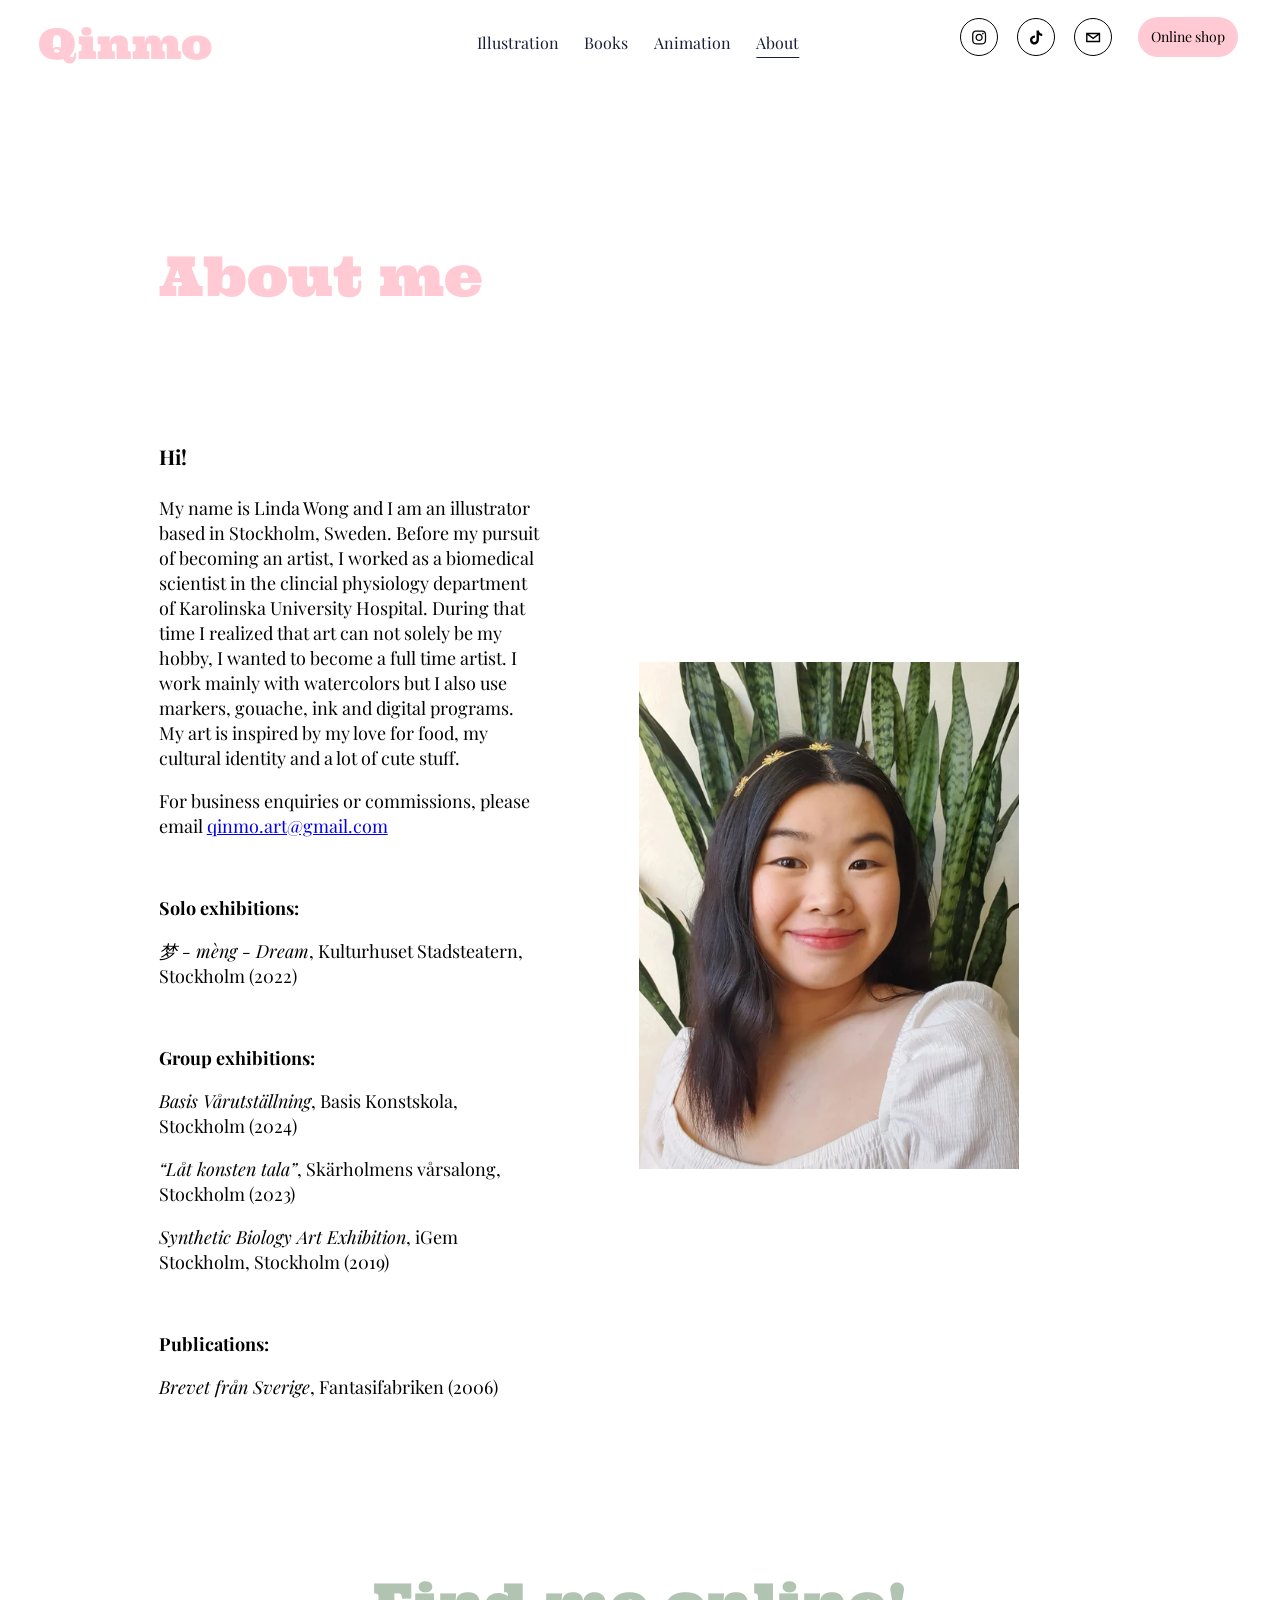
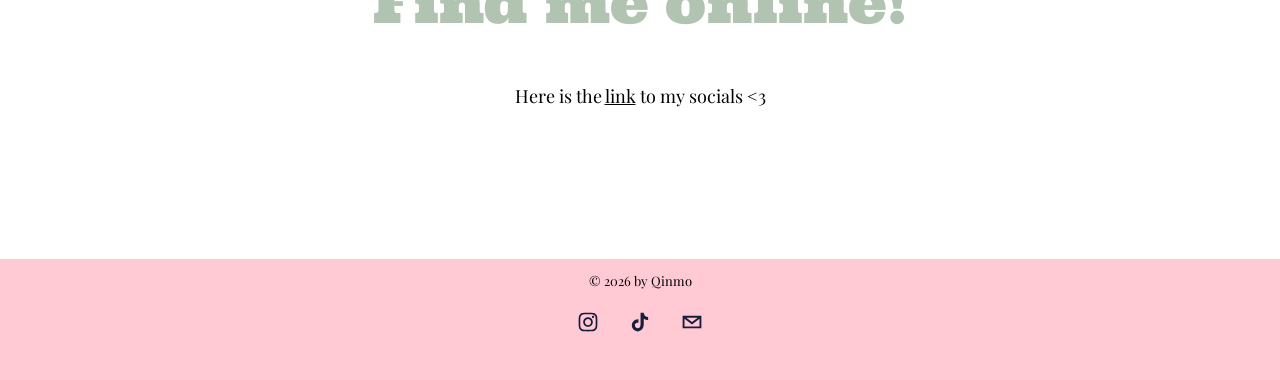
==== commit 6df649e8: "fix fullscreen overlay direction button positions" ====
--- a/about/index.html
+++ b/about/index.html
@@ -32,33 +32,6 @@
 <body>
     <header>
         <h1><a href="/">Qinmo</a></h1>
-        <div class="top-external-buttons-container hidden-on-pc">
-            <div class="top-external-buttons-left">
-                <a class="top-external-button" href="https://www.instagram.com/qinmo.art/" target="_blank">
-                    <svg viewBox="20 14 64 64" width="35" height="30">
-                        <path
-                            d="M46.91,25.816c-0.073-1.597-0.326-2.687-0.697-3.641c-0.383-0.986-0.896-1.823-1.73-2.657c-0.834-0.834-1.67-1.347-2.657-1.73c-0.954-0.371-2.045-0.624-3.641-0.697C36.585,17.017,36.074,17,32,17s-4.585,0.017-6.184,0.09c-1.597,0.073-2.687,0.326-3.641,0.697c-0.986,0.383-1.823,0.896-2.657,1.73c-0.834,0.834-1.347,1.67-1.73,2.657c-0.371,0.954-0.624,2.045-0.697,3.641C17.017,27.415,17,27.926,17,32c0,4.074,0.017,4.585,0.09,6.184c0.073,1.597,0.326,2.687,0.697,3.641c0.383,0.986,0.896,1.823,1.73,2.657c0.834,0.834,1.67,1.347,2.657,1.73c0.954,0.371,2.045,0.624,3.641,0.697C27.415,46.983,27.926,47,32,47s4.585-0.017,6.184-0.09c1.597-0.073,2.687-0.326,3.641-0.697c0.986-0.383,1.823-0.896,2.657-1.73c0.834-0.834,1.347-1.67,1.73-2.657c0.371-0.954,0.624-2.045,0.697-3.641C46.983,36.585,47,36.074,47,32S46.983,27.415,46.91,25.816z M44.21,38.061c-0.067,1.462-0.311,2.257-0.516,2.785c-0.272,0.7-0.597,1.2-1.122,1.725c-0.525,0.525-1.025,0.85-1.725,1.122c-0.529,0.205-1.323,0.45-2.785,0.516c-1.581,0.072-2.056,0.087-6.061,0.087s-4.48-0.015-6.061-0.087c-1.462-0.067-2.257-0.311-2.785-0.516c-0.7-0.272-1.2-0.597-1.725-1.122c-0.525-0.525-0.85-1.025-1.122-1.725c-0.205-0.529-0.45-1.323-0.516-2.785c-0.072-1.582-0.087-2.056-0.087-6.061s0.015-4.48,0.087-6.061c0.067-1.462,0.311-2.257,0.516-2.785c0.272-0.7,0.597-1.2,1.122-1.725c0.525-0.525,1.025-0.85,1.725-1.122c0.529-0.205,1.323-0.45,2.785-0.516c1.582-0.072,2.056-0.087,6.061-0.087s4.48,0.015,6.061,0.087c1.462,0.067,2.257,0.311,2.785,0.516c0.7,0.272,1.2,0.597,1.725,1.122c0.525,0.525,0.85,1.025,1.122,1.725c0.205,0.529,0.45,1.323,0.516,2.785c0.072,1.582,0.087,2.056,0.087,6.061S44.282,36.48,44.21,38.061z M32,24.297c-4.254,0-7.703,3.449-7.703,7.703c0,4.254,3.449,7.703,7.703,7.703c4.254,0,7.703-3.449,7.703-7.703C39.703,27.746,36.254,24.297,32,24.297z M32,37c-2.761,0-5-2.239-5-5c0-2.761,2.239-5,5-5s5,2.239,5,5C37,34.761,34.761,37,32,37z M40.007,22.193c-0.994,0-1.8,0.806-1.8,1.8c0,0.994,0.806,1.8,1.8,1.8c0.994,0,1.8-0.806,1.8-1.8C41.807,22.999,41.001,22.193,40.007,22.193z" />
-                    </svg>
-                </a>
-                <a class="top-external-button" href="https://www.tiktok.com/@qinmo.art" target="_blank">
-                    <svg viewBox="20 14 64 64" width="35" height="30">
-                        <path
-                            d="M37.9281 17C38.4298 21.2545 40.825 23.7941 45 24.0658V28.8451C42.5859 29.0794 40.4652 28.3016 38.0038 26.821V35.7423C38.0038 47.147 25.4788 50.7361 20.4233 42.5457C17.1856 37.3073 19.1642 28.1048 29.5496 27.73V32.781C28.7296 32.9058 27.9219 33.1002 27.1355 33.362C24.835 34.1398 23.5191 35.583 23.8883 38.1413C24.5889 43.033 33.6584 44.4856 32.901 34.9176V17H37.9091H37.9281Z" />
-                    </svg>
-                </a>
-                <a class="top-external-button" href="mailto:qinmo.art@gmail.com" target="_blank">
-                    <svg viewBox="20 14 64 64" width="35" height="30">
-                        <path d="M17,22v20h30V22H17z M41.1,25L32,32.1L22.9,25H41.1z M20,39V26.6l12,9.3l12-9.3V39H20z" />
-                    </svg>
-                </a>
-                <a class="top-external-button" href="https://qinmo.art/" target="_blank">
-                    <svg viewBox="20 14 64 64" width="35" height="30">
-                        <path
-                            d="M17,22l-1,24h30l-1,-24h-28z M20,25h22l1,18h-24l1,-18z M23,22a5,5,0,0,1,16,0m-3,0a3,3,0,0,0,-10,0" />
-                    </svg>
-                </a>
-            </div>
-        </div>
         <nav>
             <div class="nav-link-container">
                 <a id="" href="/">Illustration</a>
@@ -67,27 +40,30 @@
                 <a id="underlined-nav" href="/about">About</a>
             </div>
         </nav>
-        <div class="top-external-buttons-container hidden-on-mobile">
+        <div class="top-external-buttons-container">
             <div class="top-external-buttons-left">
                 <a class="top-external-button" href="https://www.instagram.com/qinmo.art/" target="_blank">
                     <svg viewBox="20 14 64 64" width="35" height="30">
                         <path
                             d="M46.91,25.816c-0.073-1.597-0.326-2.687-0.697-3.641c-0.383-0.986-0.896-1.823-1.73-2.657c-0.834-0.834-1.67-1.347-2.657-1.73c-0.954-0.371-2.045-0.624-3.641-0.697C36.585,17.017,36.074,17,32,17s-4.585,0.017-6.184,0.09c-1.597,0.073-2.687,0.326-3.641,0.697c-0.986,0.383-1.823,0.896-2.657,1.73c-0.834,0.834-1.347,1.67-1.73,2.657c-0.371,0.954-0.624,2.045-0.697,3.641C17.017,27.415,17,27.926,17,32c0,4.074,0.017,4.585,0.09,6.184c0.073,1.597,0.326,2.687,0.697,3.641c0.383,0.986,0.896,1.823,1.73,2.657c0.834,0.834,1.67,1.347,2.657,1.73c0.954,0.371,2.045,0.624,3.641,0.697C27.415,46.983,27.926,47,32,47s4.585-0.017,6.184-0.09c1.597-0.073,2.687-0.326,3.641-0.697c0.986-0.383,1.823-0.896,2.657-1.73c0.834-0.834,1.347-1.67,1.73-2.657c0.371-0.954,0.624-2.045,0.697-3.641C46.983,36.585,47,36.074,47,32S46.983,27.415,46.91,25.816z M44.21,38.061c-0.067,1.462-0.311,2.257-0.516,2.785c-0.272,0.7-0.597,1.2-1.122,1.725c-0.525,0.525-1.025,0.85-1.725,1.122c-0.529,0.205-1.323,0.45-2.785,0.516c-1.581,0.072-2.056,0.087-6.061,0.087s-4.48-0.015-6.061-0.087c-1.462-0.067-2.257-0.311-2.785-0.516c-0.7-0.272-1.2-0.597-1.725-1.122c-0.525-0.525-0.85-1.025-1.122-1.725c-0.205-0.529-0.45-1.323-0.516-2.785c-0.072-1.582-0.087-2.056-0.087-6.061s0.015-4.48,0.087-6.061c0.067-1.462,0.311-2.257,0.516-2.785c0.272-0.7,0.597-1.2,1.122-1.725c0.525-0.525,1.025-0.85,1.725-1.122c0.529-0.205,1.323-0.45,2.785-0.516c1.582-0.072,2.056-0.087,6.061-0.087s4.48,0.015,6.061,0.087c1.462,0.067,2.257,0.311,2.785,0.516c0.7,0.272,1.2,0.597,1.725,1.122c0.525,0.525,0.85,1.025,1.122,1.725c0.205,0.529,0.45,1.323,0.516,2.785c0.072,1.582,0.087,2.056,0.087,6.061S44.282,36.48,44.21,38.061z M32,24.297c-4.254,0-7.703,3.449-7.703,7.703c0,4.254,3.449,7.703,7.703,7.703c4.254,0,7.703-3.449,7.703-7.703C39.703,27.746,36.254,24.297,32,24.297z M32,37c-2.761,0-5-2.239-5-5c0-2.761,2.239-5,5-5s5,2.239,5,5C37,34.761,34.761,37,32,37z M40.007,22.193c-0.994,0-1.8,0.806-1.8,1.8c0,0.994,0.806,1.8,1.8,1.8c0.994,0,1.8-0.806,1.8-1.8C41.807,22.999,41.001,22.193,40.007,22.193z" />
                     </svg>
-                </a>
-                <a class="top-external-button" href="https://www.tiktok.com/@qinmo.art" target="_blank">
+                </a><a class="top-external-button" href="https://www.tiktok.com/@qinmo.art" target="_blank">
                     <svg viewBox="20 14 64 64" width="35" height="30">
                         <path
                             d="M37.9281 17C38.4298 21.2545 40.825 23.7941 45 24.0658V28.8451C42.5859 29.0794 40.4652 28.3016 38.0038 26.821V35.7423C38.0038 47.147 25.4788 50.7361 20.4233 42.5457C17.1856 37.3073 19.1642 28.1048 29.5496 27.73V32.781C28.7296 32.9058 27.9219 33.1002 27.1355 33.362C24.835 34.1398 23.5191 35.583 23.8883 38.1413C24.5889 43.033 33.6584 44.4856 32.901 34.9176V17H37.9091H37.9281Z" />
                     </svg>
-                </a>
-                <a class="top-external-button" href="mailto:qinmo.art@gmail.com" target="_blank">
+                </a><a class="top-external-button" href="mailto:qinmo.art@gmail.com" target="_blank">
                     <svg viewBox="20 14 64 64" width="35" height="30">
                         <path d="M17,22v20h30V22H17z M41.1,25L32,32.1L22.9,25H41.1z M20,39V26.6l12,9.3l12-9.3V39H20z" />
                     </svg>
+                </a><a class="top-external-button hidden-on-pc" href="https://qinmo.art/" target="_blank">
+                    <svg viewBox="20 14 64 64" width="35" height="30">
+                        <path
+                            d="M17,22l-1,24h30l-1,-24h-28z M20,25h22l1,18h-24l1,-18z M23,22a5,5,0,0,1,16,0m-3,0a3,3,0,0,0,-10,0" />
+                    </svg>
                 </a>
             </div>
-            <div class="top-external-buttons-right">
+            <div class="top-external-buttons-right hidden-on-mobile">
                 <a class="top-external-text-button" href="https://qinmo.art/" target="_blank">Online shop</a>
             </div>
         </div>
@@ -130,10 +106,10 @@
     </footer>
     <div id="fullscreen-overlay">
         <div class="fullscreen-overlay-content">
-            <button id="fullscreen-overlay-right-button" class="fullscreen-overlay-direction-button">&gt;</button>
-            <button id="fullscreen-overlay-left-button" class="fullscreen-overlay-direction-button">&lt;</button>
             <img id="fullscreen-overlay-image">
         </div>
+        <button id="fullscreen-overlay-right-button" class="fullscreen-overlay-direction-button">&gt;</button>
+        <button id="fullscreen-overlay-left-button" class="fullscreen-overlay-direction-button">&lt;</button>
     </div>
 </body>
 
--- a/style.css
+++ b/style.css
@@ -246,33 +246,48 @@
 }
 
 .content-mid-split {
-    margin: 0 4vw 0 4vw;
-
-    display: flex;
-    gap: 100px;
-    align-items: flex-start;
+    display: block;
 }
 
 .content-mid-split-element {
+    inline-size: 49.5%;
     display: inline-block;
-}
-
-.content-mid-split-element-left {
-    flex: 1;
-}
-
-.content-mid-split-element-left p {
+    vertical-align: middle;
+}
+
+.content-mid-split-element p {
     text-align: left;
 }
 
-.content-mid-split-element-right {
-    flex: 0 0 500px;
-}
-
-.content-mid-split-element-right img {
+.content-mid-split-element img {
     width: 100%;
     height: auto;
-    display: block;
+}
+
+#himlen-book-img {
+    max-width: 500px;
+}
+
+.books-info-split-margins {
+    margin: 5% 10% 5% 10%;
+}
+
+.about-split-margins {
+    margin: 5% 10% 5% 10%;
+}
+
+.about-split-left-padding {
+    inline-size: 39.5%;
+    padding-left: 5%;
+}
+
+.about-split-right-padding {
+    inline-size: 39.5%;
+    padding-right: 5%;
+}
+
+#profile-picture {
+    max-width: 500px;
 }
 
 .section-content-paragraph {
@@ -311,9 +326,10 @@
 }
 
 .three-column-image-container img {
-    width: 26%;
+    width: 29%;
     height: auto;
-    padding: 0 50px 0 50px;
+    padding-left: 2%;
+    padding-right: 2%;
     display: inline-block;
 }
 
@@ -326,7 +342,7 @@
 }
 
 .thinner-paragraph {
-    width: 500px
+    width: 100%;
 }
 
 .image-gallery {
@@ -404,7 +420,6 @@
 
 .fullscreen-overlay-direction-button {
     position: fixed;
-    top: 0;
 
     background: transparent;
     border: none;
@@ -412,7 +427,7 @@
     cursor: pointer;
     border-radius: 4px;
     pointer-events: auto;
-    height: 50vw;
+    height: 100%;
 
     font-family: "Poppins", sans-serif;
     font-weight: 400;
@@ -436,8 +451,14 @@
     display: none;
 }
 
-/* e.g. iPhone 16 Pro Max */
+/* e.g. iPhone 16 Pro Max and Galaxy S9+ */
 @media (min-width: 0px) and (max-width: 600px) {
+    [data-theme="inverted"] {
+        --title-color: #ffcad4;
+        --navigation-link-color: hsla(229.71, 43.21%, 15.88%, 1);
+        --navigation-link-color-hovered: hsl(230, 43%, 28%);
+    }
+
     .hidden-on-pc {
         display: initial;
     }
@@ -451,7 +472,6 @@
         inline-size: 50%;
         margin: 0;
         font-size: 42px;
-        vertical-align: middle;
     }
 
     header>nav {
@@ -470,13 +490,14 @@
     }
 
     .top-external-buttons-container {
-        display: inline-block;
-        inline-size: 49%;
-        vertical-align: middle;
+        display: block;
+        width: 100%;
+        text-align: center;
     }
 
     .top-external-buttons-left {
         display: inline-block;
+        margin-top: 7%;
     }
 
     .top-external-button {
@@ -484,7 +505,8 @@
         border-width: 1px;
         border-style: solid;
         border-radius: 50%;
-        margin-left: 1.5vw;
+        margin-left: 0.75vw;
+        margin-right: 0.75vw;
         background-color: white;
 
         padding: 10px;
@@ -500,13 +522,88 @@
         display: block;
     }
 
+    .top-background {
+        visibility: hidden;
+    }
+
+    .top-heading-container {
+        display: none;
+    }
+
+    .content-mid-split {
+        display: block;
+    }
+
+    .content-mid-split-element {
+        display: block;
+        width: 100%;
+    }
+
+    .content-mid-split-element img {
+        width: 100%;
+        height: auto;
+    }
+
+    #himlen-book-img {
+        max-width: 100%;
+    }
+
+    .books-info-split-margins {
+        margin: 10% 1% 1% 1%;
+    }
+
+    #profile-picture {
+        max-width: 100%;
+    }
+
+    .about-split-margins {
+        margin: 5% 10% 5% 10%;
+    }
+
+    .about-split-left-padding {
+        width: 100%;
+        padding-left: 0;
+    }
+
+    .about-split-right-padding {
+        width: 100%;
+        padding-right: 0;
+    }
+
+    .section-heading {
+        font-size: 40px;
+        text-align: center;
+    }
+
+    .three-column-image-container {
+        margin: 0;
+        margin-top: 30px;
+    }
+
+    .three-column-image-container img {
+        display: block;
+        width: 100%;
+        padding: 0;
+        display: inline-block;
+    }
+
+    .centered-video-container {
+        margin: 20px 0 20px 0;
+    }
+
     .hidden-on-mobile {
         display: none;
     }
 }
 
-/* no examples found, but probably safe to copy above */
+/* e.g. iPad Mini */
 @media (min-width: 600px) and (max-width: 768px) {
+    [data-theme="inverted"] {
+        --title-color: #ffcad4;
+        --navigation-link-color: hsla(229.71, 43.21%, 15.88%, 1);
+        --navigation-link-color-hovered: hsl(230, 43%, 28%);
+    }
+
     .hidden-on-pc {
         display: initial;
     }
@@ -520,7 +617,6 @@
         inline-size: 50%;
         margin: 0;
         font-size: 42px;
-        vertical-align: middle;
     }
 
     header>nav {
@@ -539,13 +635,14 @@
     }
 
     .top-external-buttons-container {
-        display: inline-block;
-        inline-size: 49%;
-        vertical-align: middle;
+        display: block;
+        width: 100%;
+        text-align: center;
     }
 
     .top-external-buttons-left {
         display: inline-block;
+        margin-top: 7%;
     }
 
     .top-external-button {
@@ -553,7 +650,8 @@
         border-width: 1px;
         border-style: solid;
         border-radius: 50%;
-        margin-left: 1.5vw;
+        margin-left: 0.75vw;
+        margin-right: 0.75vw;
         background-color: white;
 
         padding: 10px;
@@ -569,13 +667,88 @@
         display: block;
     }
 
+    .top-background {
+        visibility: hidden;
+    }
+
+    .top-heading-container {
+        display: none;
+    }
+
+    .content-mid-split {
+        display: block;
+    }
+
+    .content-mid-split-element {
+        display: block;
+        width: 100%;
+    }
+
+    .content-mid-split-element img {
+        width: 100%;
+        height: auto;
+    }
+
+    #himlen-book-img {
+        max-width: 100%;
+    }
+
+    .books-info-split-margins {
+        margin: 10% 1% 1% 1%;
+    }
+
+    #profile-picture {
+        max-width: 100%;
+    }
+
+    .about-split-margins {
+        margin: 5% 10% 5% 10%;
+    }
+
+    .about-split-left-padding {
+        width: 100%;
+        padding-left: 0;
+    }
+
+    .about-split-right-padding {
+        width: 100%;
+        padding-right: 0;
+    }
+
+    .section-heading {
+        font-size: 40px;
+        text-align: center;
+    }
+
+    .three-column-image-container {
+        margin: 0;
+        margin-top: 30px;
+    }
+
+    .three-column-image-container img {
+        display: block;
+        width: 100%;
+        padding: 0;
+        display: inline-block;
+    }
+
+    .centered-video-container {
+        margin: 20px 0 20px 0;
+    }
+
     .hidden-on-mobile {
         display: none;
     }
 }
 
-/* e.g. iPad Mini */
+/* e.g. iPad Air */
 @media (min-width: 768px) and (max-width: 992px) {
+    [data-theme="inverted"] {
+        --title-color: #ffcad4;
+        --navigation-link-color: hsla(229.71, 43.21%, 15.88%, 1);
+        --navigation-link-color-hovered: hsl(230, 43%, 28%);
+    }
+
     .hidden-on-pc {
         display: initial;
     }
@@ -589,7 +762,6 @@
         inline-size: 50%;
         margin: 0;
         font-size: 42px;
-        vertical-align: middle;
     }
 
     header>nav {
@@ -608,13 +780,14 @@
     }
 
     .top-external-buttons-container {
-        display: inline-block;
-        inline-size: 49%;
-        vertical-align: middle;
+        display: block;
+        width: 100%;
+        text-align: center;
     }
 
     .top-external-buttons-left {
         display: inline-block;
+        margin-top: 7%;
     }
 
     .top-external-button {
@@ -622,7 +795,8 @@
         border-width: 1px;
         border-style: solid;
         border-radius: 50%;
-        margin-left: 1.5vw;
+        margin-left: 0.75vw;
+        margin-right: 0.75vw;
         background-color: white;
 
         padding: 10px;
@@ -638,10 +812,97 @@
         display: block;
     }
 
+    .top-background {
+        visibility: hidden;
+    }
+
+    .top-heading-container {
+        display: none;
+    }
+
+    .content-mid-split {
+        display: block;
+    }
+
+    .content-mid-split-element {
+        display: block;
+        width: 100%;
+    }
+
+    .content-mid-split-element img {
+        width: 100%;
+        height: auto;
+    }
+
+    #himlen-book-img {
+        max-width: 100%;
+    }
+
+    .books-info-split-margins {
+        margin: 10% 1% 1% 1%;
+    }
+
+    #profile-picture {
+        max-width: 100%;
+    }
+
+    .about-split-margins {
+        margin: 5% 10% 5% 10%;
+    }
+
+    .about-split-left-padding {
+        width: 100%;
+        padding-left: 0;
+    }
+
+    .about-split-right-padding {
+        width: 100%;
+        padding-right: 0;
+    }
+
+    .section-heading {
+        font-size: 40px;
+        text-align: center;
+    }
+
+    .three-column-image-container {
+        margin: 0;
+        margin-top: 30px;
+    }
+
+    .three-column-image-container img {
+        display: block;
+        width: 100%;
+        padding: 0;
+        display: inline-block;
+    }
+
+    .centered-video-container {
+        margin: 20px 0 20px 0;
+    }
+
     .hidden-on-mobile {
         display: none;
     }
 }
 
 /* e.g. iPad Pro */
-@media (min-width: 992px) and (max-width: 1200px) {}+@media (min-width: 992px) and (max-width: 1200px) {
+    .top-heading-container {
+        padding-top: 100px;
+        padding-bottom: 50px;
+    }
+
+    .three-column-image-container {
+        margin: 4% 8% 4% 8%;
+    }
+
+    .content-mid-split-element {
+        inline-size: 41.5%;
+        padding: 4%;
+    }
+
+    .centered-video-container {
+        margin: 100px 20% 250px 20%;
+    }
+}
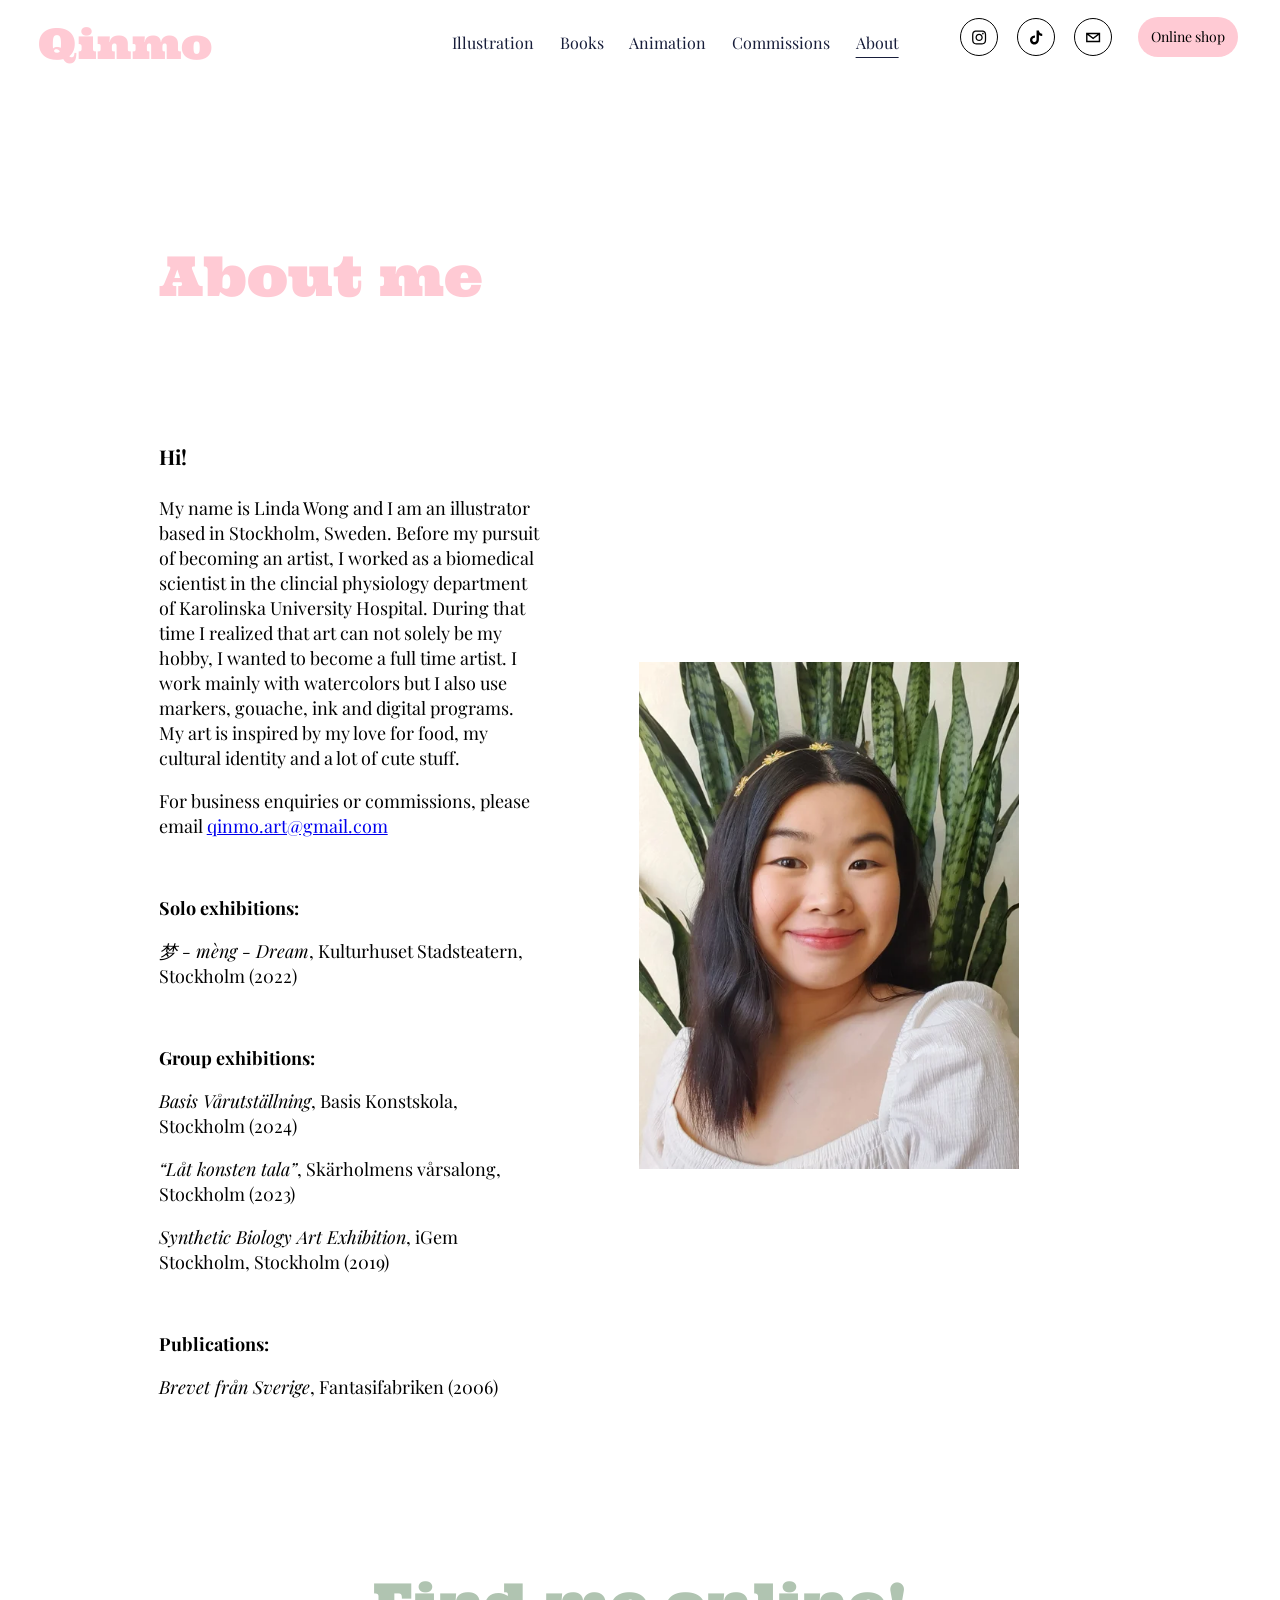
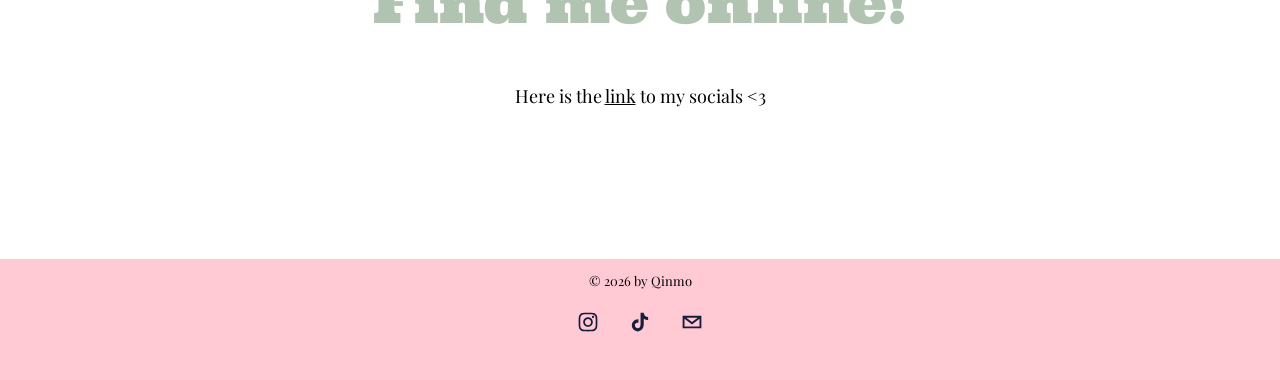
==== commit ae8755d1: "make placeholder commission information" ====
--- a/about/index.html
+++ b/about/index.html
@@ -37,6 +37,7 @@
                 <a id="" href="/">Illustration</a>
                 <a id="" href="/books">Books</a>
                 <a id="" href="/animation">Animation</a>
+                <a id="" href="/commissions">Commissions</a>
                 <a id="underlined-nav" href="/about">About</a>
             </div>
         </nav>
